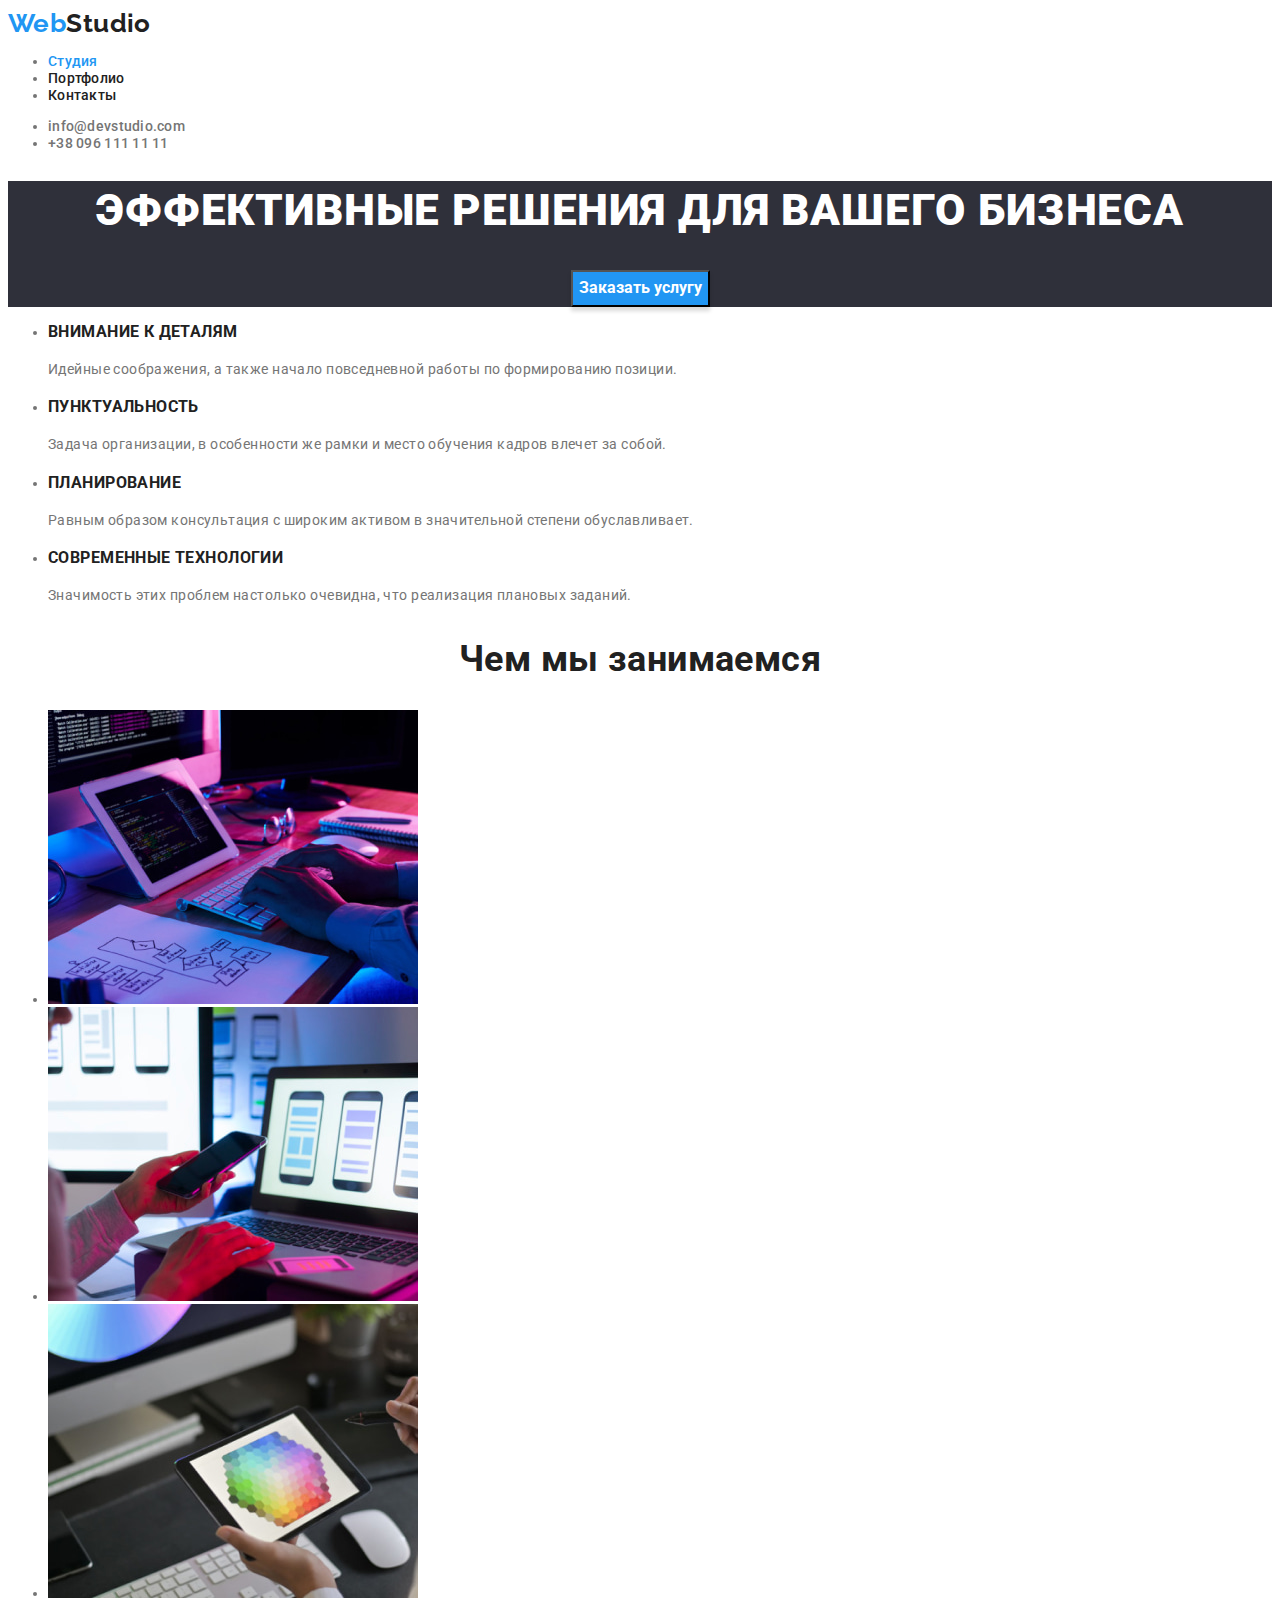
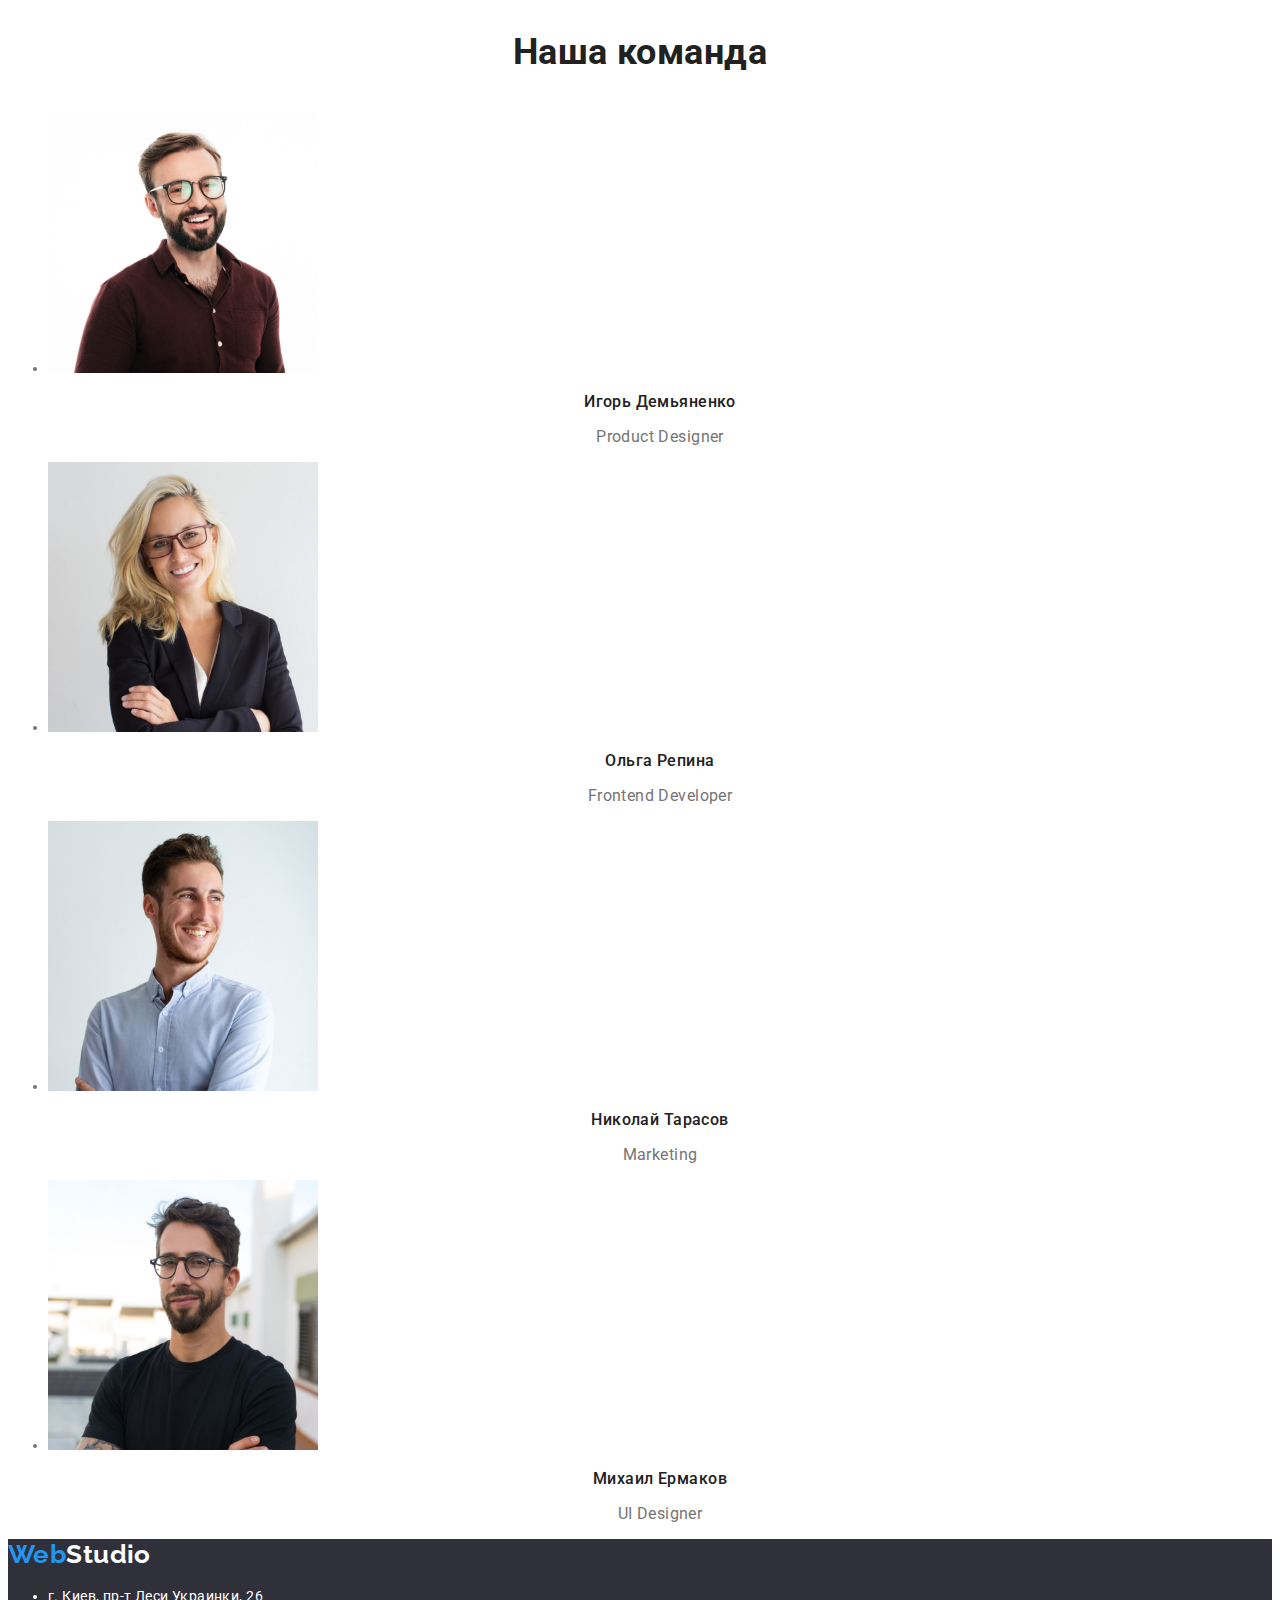
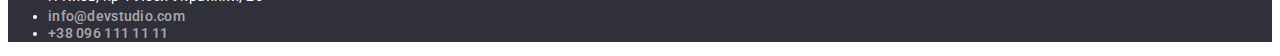
==== index.html @ 2077da57 "Initial commit" ====
<!DOCTYPE html>
<html lang="ru">
<head>
    <meta charset="UTF-8">
    <meta http-equiv="X-UA-Compatible" content="IE=edge">
    <meta name="viewport" content="width=device-width, initial-scale=1.0">
    <title>Module 2</title>
    <link rel="preconnect" href="https://fonts.googleapis.com">
    <link rel="preconnect" href="https://fonts.gstatic.com" crossorigin>
    <link href="https://fonts.googleapis.com/css2?family=Raleway:wght@700&family=Roboto:wght@400;500;700;900&display=swap"
        rel="stylesheet">
    <link rel="stylesheet" href="./css/styles.css">
</head>
<body>
    <header class="header">
        <nav class="navi">
            <a href="./index.html" lang="en" class="header-logo"><span class="header-logo-first-part">Web</span><span class="header-logo-second-part">Studio</span></a>
            <ul class="navi-list">
                <li class="navi-item"><a href="./index.html" class="navi-item-link current">Студия</a></li>
                <li class="navi-item"><a href="./portfolio.html" class="navi-item-link">Портфолио</a></li>
                <li class="navi-item"><a href="" class="navi-item-link">Контакты</a></li>
            </ul>
        </nav>
        <ul class="navi-contact">
            <li class="navi-contact-item"><a href="mailto:info@devstudio.com" class="navi-contact-mail">info@devstudio.com</a></li>
            <li class="navi-contact-item"><a href="tel:+380961111111" class="navi-contact-tel">+38 096 111 11 11</a></li>
        </ul>
    </header>

    <main>
        <!--Hero-->
        <section class="hero">
            <h1 class="hero-title">Эффективные решения для вашего бизнеса</h1>
            <button type="button" class="hero-btn">Заказать услугу</button>
        </section>

        <!--Hang-->
        <section class="hang">
            <h2 hidden class="hang-title">Особенности</h2>
            <ul class="hang-list">
                <li class="hang-item">
                    <h3 class="hang-subtitle">Внимание к деталям</h3>
                    <p class="hang-item-text">Идейные соображения, а также начало повседневной работы по формированию позиции.</p>
                </li>
                <li class="hang-item">
                    <h3 class="hang-subtitle">Пунктуальность</h3>
                    <p class="hang-item-text">Задача организации, в особенности же рамки и место обучения кадров влечет за собой.</p>
                </li>
                <li class="hang-item">
                    <h3 class="hang-subtitle">Планирование</h3>
                    <p class="hang-item-text">Равным образом консультация с широким активом в значительной степени обуславливает.</p>
                </li>
                <li class="hang-item">
                    <h3 class="hang-subtitle">Современные технологии</h3>
                    <p class="hang-item-text">Значимость этих проблем настолько очевидна, что реализация плановых заданий.</p>
                </li>
            </ul>
        </section>
        
        <!--Product-->
        <section class="product">
            <h2 class="product-title">Чем мы занимаемся</h2>
            <ul class="product-list">
                <li class="product-item"><img src="./images/img1.jpg" alt="работа на компьютере" width="370" height="294" class="product-item-img"></li>
                <li class="product-item"><img src="./images/img2.jpg" alt="работа на телефоне" width="370" height="294" class="product-item-img"></li>
                <li class="product-item"><img src="./images/img3.jpg" alt="работа на планшете" width="370" height="294" class="product-item-img"></li>
            </ul>
        </section>
        
        <!--Our team-->
        <section class="team">
            <h2 class="team-title">Наша команда</h2>
            <ul class="team-list">
                <li class="team-item">
                    <img src="./images/img4.jpg" alt="Фото Игорь" width="270" height="270" class="teammate-photo">
                    <h3  class="teammate-name">Игорь Демьяненко</h3>
                    <p  class="teammate-major">Product Designer</p>
                </li>
                <li>
                    <img src="./images/img5.jpg" alt="Фото Ольга" width="270" height="270" class="teammate-photo">
                    <h3 class="teammate-name">Ольга Репина</h3>
                    <p class="teammate-major">Frontend Developer</p>
                </li>
                <li>
                    <img src="./images/img6.jpg" alt="Фото Николай" width="270" height="270" class="teammate-photo">
                    <h3 class="teammate-name">Николай Тарасов</h3>
                    <p class="teammate-major">Marketing</p>
                </li>
                <li>
                    <img src="./images/img7.jpg" alt="Фото Михаил" width="270" height="270" class="teammate-photo">
                    <h3 class="teammate-name">Михаил Ермаков</h3>
                    <p class="teammate-major">UI Designer</p>
                </li>
            </ul>
        </section>

    </main>

    <footer class="footer">
        <a href="./index.html" lang="en" class="footer-logo"><span class="footer-logo-first-part">Web</span><span class="footer-logo-second-part">Studio</span></a>
            <address class="footer-contacts">
                <ul class="footer-list">
                    <li class="footer-address">г. Киев, пр-т Леси Украинки, 26</li>
                    <li><a href="mailto:info@devstudio.com" class="footer-mail">info@devstudio.com</a></li>
                    <li><a href="tel:+380961111111" class="footer-tel">+38 096 111 11 11</a></li> 
                </ul>
            </address>
    </footer>
</body>
</html>
---- css/styles.css ----
:root {
  /* Основные шрифты */
  --main-font: "Roboto", sans-serif;
  --secondary-font: "Raleway", sans-serif;

  /* Основные цвета */
  --primery-text-color: #757575;
  --primery-white-color: #ffffff;
  --primery-title-color: #212121;
  --accent-color: #2196f3;
  --secondary-bg-color: #2f303a;
  --third-bg-color: #f5f4fa;
}
body {
  background-color: var(--primery-white-color);
  color: var(--primery-text-color);
  font-family: var(--main-font);
  letter-spacing: 0.03em;
  text-decoration: none;
  font-size: 14px;
}
/* Seite nav */
.header-logo {
  font-family: var(--secondary-font);
  font-size: 26px;
  font-weight: 700;
  line-height: 1.19;
  text-decoration: none;
}
.header-logo-first-part {
  color: var(--accent-color);
}
.header-logo-second-part {
  color: var(--primery-title-color);
}
.navi-item-link {
  color: var(--primery-title-color);
  font-family: var(--main-font);
  font-weight: 500;
  line-height: 1.14;
  letter-spacing: 0.02em;
  text-decoration: none;
}
.navi-item-link:hover,
.navi-item-link:focus {
  color: var(--accent-color);
}
.navi-contact-mail,
.navi-contact-tel {
  color: var(--primery-text-color);
  font-weight: 500;
  line-height: 1.14;
  letter-spacing: 0.02em;
  text-decoration: none;
}
.navi-contact-mail:hover,
.navi-contact-mail:focus,
.navi-contact-tel:hover,
.navi-contact-tel:focus {
  color: var(--accent-color);
}
.navi-list .navi-item-link.current {
  color: var(--accent-color);
}
/* Hero */
.hero {
  background-color: var(--secondary-bg-color);
  letter-spacing: 0.06em;
  text-align: center;
  color: var(--primery-white-color);
}
.hero-title {
  font-size: 44px;
  font-weight: 900;
  line-height: 1.36;
  text-transform: uppercase;
}
.hero-btn {
  background-color: var(--accent-color);
  color: var(--primery-white-color);
  font-family: inherit;
  font-size: 16px;
  font-weight: 700;
  line-height: 1.88;
  box-shadow: 0px 4px 4px rgba(0, 0, 0, 0.15);
  cursor: pointer;
}
/* Hang */
.hang-subtitle {
  color: var(--primery-title-color);
  font-weight: 700;
  line-height: 1.14;
  text-transform: uppercase;
}
.hang-item-text {
  font-weight: 400;
  line-height: 1.71;
}
/* Product */
.product-title {
  color: var(--primery-title-color);
  font-size: 36px;
  font-weight: 700;
  line-height: 1.17;
  text-align: center;
}
/* Our team */
.team-title {
  color: var(--primery-title-color);
  font-size: 36px;
  font-weight: 700;
  line-height: 42px;
  text-align: center;
}
.teammate-name {
  color: var(--primery-title-color);
  font-size: 16px;
  font-weight: 500;
  line-height: 1.19;
  text-align: center;
}
.teammate-major {
  font-size: 16px;
  line-height: 1.19;
  text-align: center;
}
/* Page */
.page-filters-btn {
  background-color: var(--third-bg-color);
  color: var(--primery-title-color);
  cursor: pointer;
  font-size: 16px;
  font-weight: 500;
  line-height: 1.63;
  text-align: center;
}
.page-filters-btn:hover,
.page-filters-btn:focus {
  background-color: var(--accent-color);
  color: var(--primery-white-color);
}
.page-item-link {
  text-decoration: none;
}
.page-subtitle {
  color: var(--primery-title-color);
  font-size: 18px;
  font-weight: 700;
  line-height: 2;
  letter-spacing: 0.06em;
}
.page-text {
  color: var(--primery-text-color);
  font-size: 16px;
  font-weight: 400;
  line-height: 1.89;
}
/* Footer */
.footer {
  background-color: var(--secondary-bg-color);
  color: var(--primery-white-color);
}
.footer-logo {
  font-family: var(--secondary-font);
  font-size: 26px;
  font-weight: 700;
  line-height: 1.19;
  text-decoration: none;
}
.footer-logo-first-part {
  color: var(--accent-color);
}
.footer-logo-second-part {
  color: var(--primery-white-color);
}
.footer-contacts {
  font-style: normal;
}
.footer-address {
  color: var(--primery-white-color);
  line-height: 24px;
}
.footer-mail,
.footer-tel {
  color: rgba(255, 255, 255, 0.6);
  font-weight: 500;
  line-height: 1.14;
  letter-spacing: 0.02em;
  text-decoration: none;
}
.footer-mail:hover,
.footer-mail:focus,
.footer-tel:hover,
.footer-tel:focus {
  color: var(--accent-color);
}
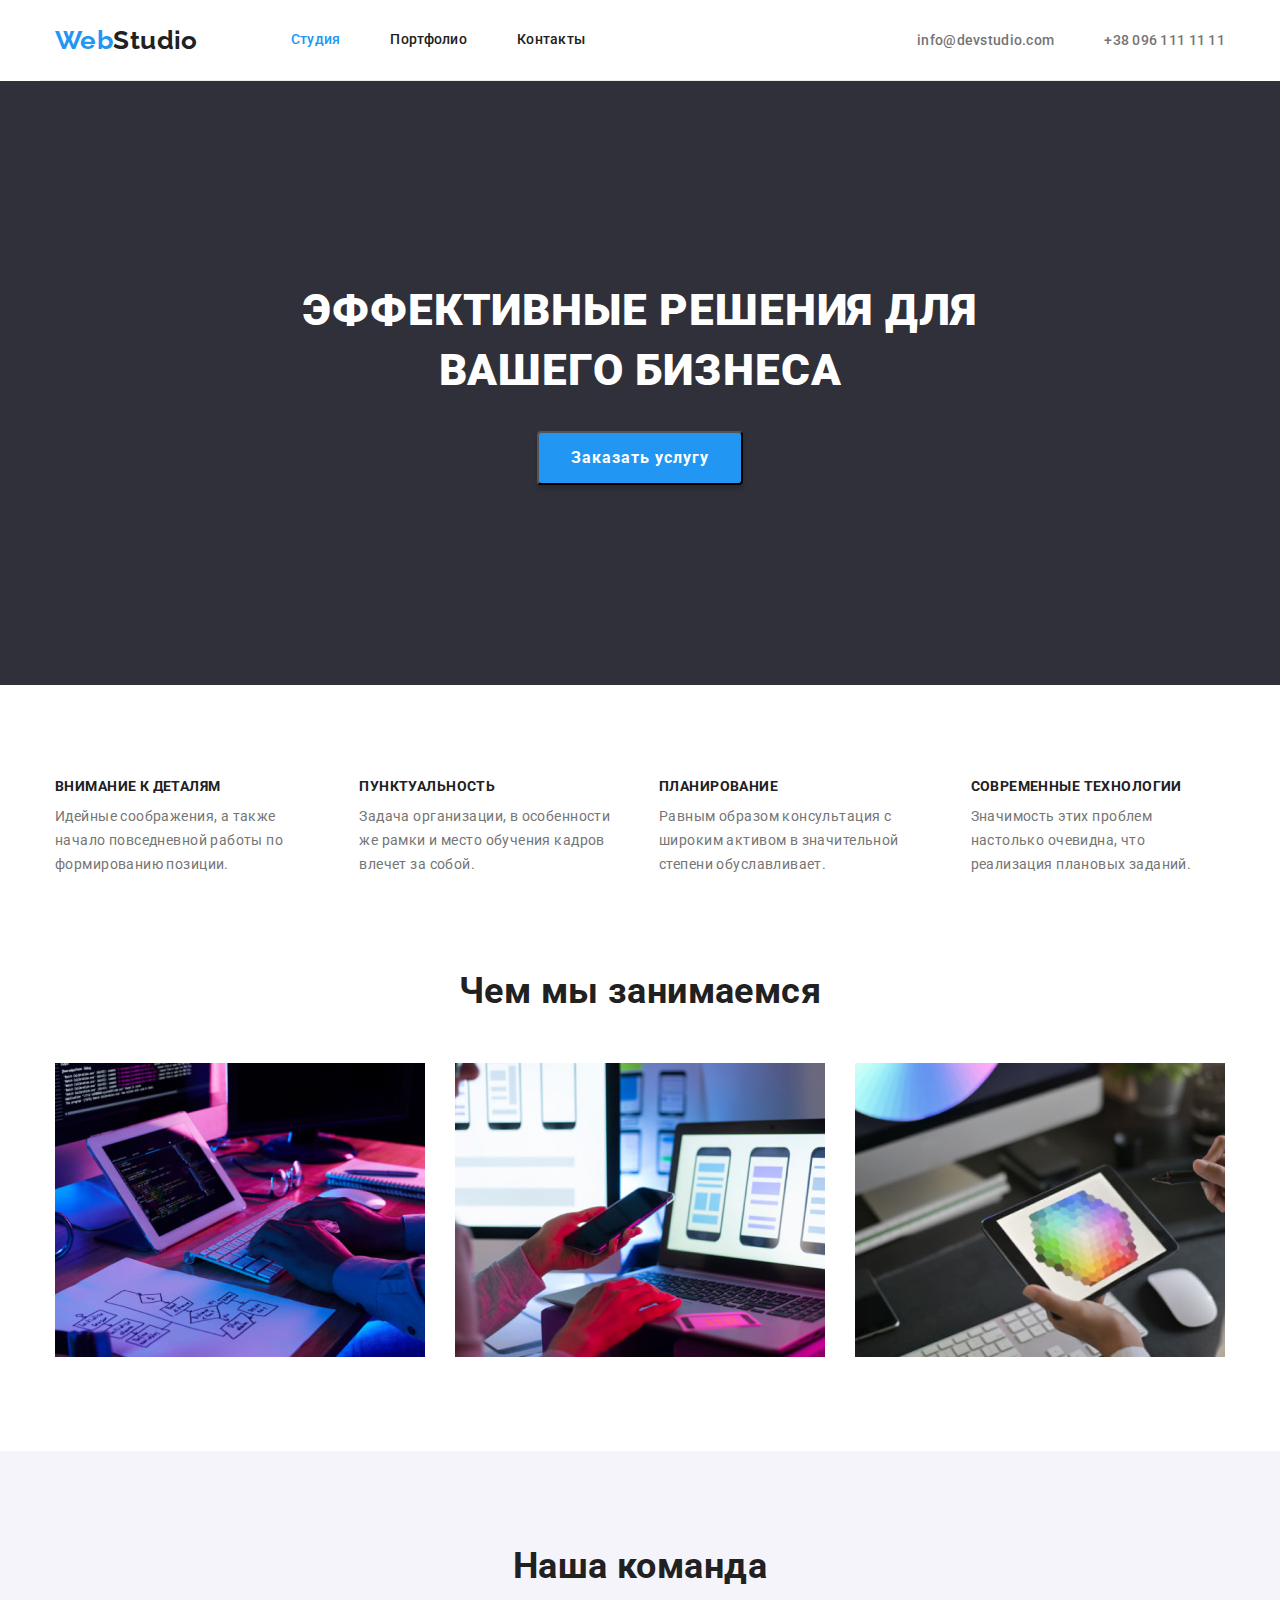
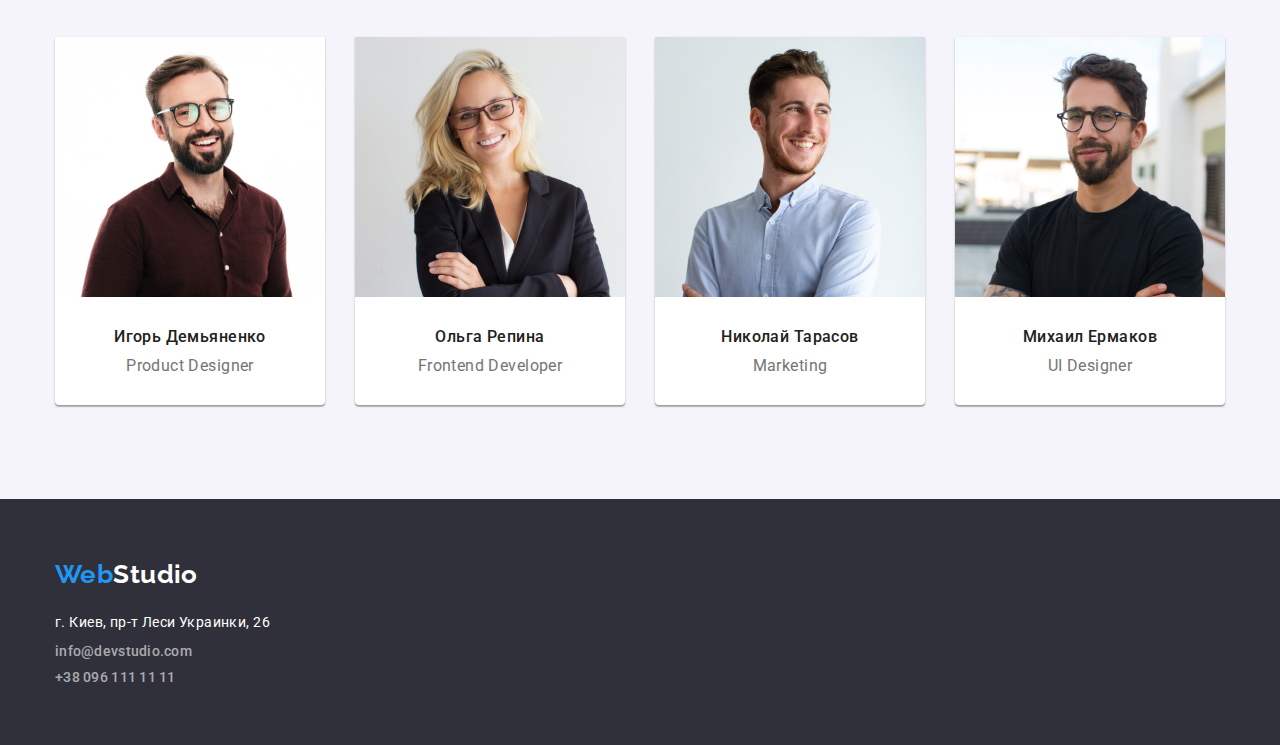
==== commit 34e9c5e9: "HW3" ====
--- a/index.html
+++ b/index.html
@@ -4,38 +4,47 @@
     <meta charset="UTF-8">
     <meta http-equiv="X-UA-Compatible" content="IE=edge">
     <meta name="viewport" content="width=device-width, initial-scale=1.0">
-    <title>Module 2</title>
+    <title>Module 3</title>
     <link rel="preconnect" href="https://fonts.googleapis.com">
     <link rel="preconnect" href="https://fonts.gstatic.com" crossorigin>
     <link href="https://fonts.googleapis.com/css2?family=Raleway:wght@700&family=Roboto:wght@400;500;700;900&display=swap"
         rel="stylesheet">
+    <link rel="stylesheet" href="https://cdn.jsdelivr.net/npm/modern-normalize@1.1.0/modern-normalize.css">
+
     <link rel="stylesheet" href="./css/styles.css">
 </head>
 <body>
     <header class="header">
-        <nav class="navi">
-            <a href="./index.html" lang="en" class="header-logo"><span class="header-logo-first-part">Web</span><span class="header-logo-second-part">Studio</span></a>
-            <ul class="navi-list">
-                <li class="navi-item"><a href="./index.html" class="navi-item-link current">Студия</a></li>
-                <li class="navi-item"><a href="./portfolio.html" class="navi-item-link">Портфолио</a></li>
-                <li class="navi-item"><a href="" class="navi-item-link">Контакты</a></li>
+        <div class="container header-container">
+            <nav class="navi">
+                <a href="./index.html" lang="en" class="header-logo"><span class="header-logo-first-part">Web</span><span
+                        class="header-logo-second-part">Studio</span></a>
+                <ul class="navi-list">
+                    <li class="navi-item"><a href="./index.html" class="navi-item-link current">Студия</a></li>
+                    <li class="navi-item"><a href="./portfolio.html" class="navi-item-link">Портфолио</a></li>
+                    <li class="navi-item"><a href="" class="navi-item-link">Контакты</a></li>
+                </ul>
+            </nav>
+            <ul class="navi-contact">
+                <li class="navi-contact-item"><a href="mailto:info@devstudio.com" class="navi-contact-mail">info@devstudio.com</a>
+                </li>
+                <li class="navi-contact-item"><a href="tel:+380961111111" class="navi-contact-tel">+38 096 111 11 11</a></li>
             </ul>
-        </nav>
-        <ul class="navi-contact">
-            <li class="navi-contact-item"><a href="mailto:info@devstudio.com" class="navi-contact-mail">info@devstudio.com</a></li>
-            <li class="navi-contact-item"><a href="tel:+380961111111" class="navi-contact-tel">+38 096 111 11 11</a></li>
-        </ul>
+        </div>
     </header>
 
     <main>
         <!--Hero-->
         <section class="hero">
+            <div class="container">
             <h1 class="hero-title">Эффективные решения для вашего бизнеса</h1>
             <button type="button" class="hero-btn">Заказать услугу</button>
+            </div>
         </section>
 
         <!--Hang-->
         <section class="hang">
+            <div class="container container-hang">
             <h2 hidden class="hang-title">Особенности</h2>
             <ul class="hang-list">
                 <li class="hang-item">
@@ -55,56 +64,71 @@
                     <p class="hang-item-text">Значимость этих проблем настолько очевидна, что реализация плановых заданий.</p>
                 </li>
             </ul>
+            </div>
         </section>
         
         <!--Product-->
         <section class="product">
+            <div class="container">
             <h2 class="product-title">Чем мы занимаемся</h2>
             <ul class="product-list">
                 <li class="product-item"><img src="./images/img1.jpg" alt="работа на компьютере" width="370" height="294" class="product-item-img"></li>
                 <li class="product-item"><img src="./images/img2.jpg" alt="работа на телефоне" width="370" height="294" class="product-item-img"></li>
                 <li class="product-item"><img src="./images/img3.jpg" alt="работа на планшете" width="370" height="294" class="product-item-img"></li>
             </ul>
+            </div>
         </section>
         
         <!--Our team-->
         <section class="team">
+            <div class="container">
             <h2 class="team-title">Наша команда</h2>
             <ul class="team-list">
                 <li class="team-item">
-                    <img src="./images/img4.jpg" alt="Фото Игорь" width="270" height="270" class="teammate-photo">
-                    <h3  class="teammate-name">Игорь Демьяненко</h3>
-                    <p  class="teammate-major">Product Designer</p>
+                    <img src="./images/img4.jpg" alt="Фото Игорь" width="270" height="260" class="teammate-photo">
+                    <div class="team-item-box">
+                        <h3  class="teammate-name">Игорь Демьяненко</h3>
+                        <p  class="teammate-major">Product Designer</p>
+                    </div>
                 </li>
-                <li>
-                    <img src="./images/img5.jpg" alt="Фото Ольга" width="270" height="270" class="teammate-photo">
-                    <h3 class="teammate-name">Ольга Репина</h3>
-                    <p class="teammate-major">Frontend Developer</p>
+                <li class="team-item">
+                    <img src="./images/img5.jpg" alt="Фото Ольга" width="270" height="260" class="teammate-photo">
+                    <div class="team-item-box">
+                        <h3 class="teammate-name">Ольга Репина</h3>
+                        <p class="teammate-major">Frontend Developer</p>
+                    </div>
                 </li>
-                <li>
-                    <img src="./images/img6.jpg" alt="Фото Николай" width="270" height="270" class="teammate-photo">
-                    <h3 class="teammate-name">Николай Тарасов</h3>
-                    <p class="teammate-major">Marketing</p>
+                <li class="team-item">
+                    <img src="./images/img6.jpg" alt="Фото Николай" width="270" height="260" class="teammate-photo">
+                    <div class="team-item-box">
+                        <h3 class="teammate-name">Николай Тарасов</h3>
+                        <p class="teammate-major">Marketing</p>
+                    </div>
                 </li>
-                <li>
-                    <img src="./images/img7.jpg" alt="Фото Михаил" width="270" height="270" class="teammate-photo">
-                    <h3 class="teammate-name">Михаил Ермаков</h3>
-                    <p class="teammate-major">UI Designer</p>
+                <li class="team-item">
+                    <img src="./images/img7.jpg" alt="Фото Михаил" width="270" height="260" class="teammate-photo">
+                    <div class="team-item-box">
+                        <h3 class="teammate-name">Михаил Ермаков</h3>
+                        <p class="teammate-major">UI Designer</p>
+                    </div>
                 </li>
             </ul>
+            </div>
         </section>
 
     </main>
 
     <footer class="footer">
+        <div class="container">
         <a href="./index.html" lang="en" class="footer-logo"><span class="footer-logo-first-part">Web</span><span class="footer-logo-second-part">Studio</span></a>
             <address class="footer-contacts">
                 <ul class="footer-list">
-                    <li class="footer-address">г. Киев, пр-т Леси Украинки, 26</li>
-                    <li><a href="mailto:info@devstudio.com" class="footer-mail">info@devstudio.com</a></li>
-                    <li><a href="tel:+380961111111" class="footer-tel">+38 096 111 11 11</a></li> 
+                    <li class="footer-list-item footer-address">г. Киев, пр-т Леси Украинки, 26</li>
+                    <li class="footer-list-item"><a href="mailto:info@devstudio.com" class="footer-mail">info@devstudio.com</a></li>
+                    <li class="footer-list-item"><a href="tel:+380961111111" class="footer-tel">+38 096 111 11 11</a></li> 
                 </ul>
             </address>
+        </div>
     </footer>
 </body>
 </html>--- a/css/styles.css
+++ b/css/styles.css
@@ -11,6 +11,18 @@
   --secondary-bg-color: #2f303a;
   --third-bg-color: #f5f4fa;
 }
+
+h1,
+h2,
+h3,
+h4,
+h5,
+h6,
+p {
+  margin: 0;
+  padding: 0;
+}
+
 body {
   background-color: var(--primery-white-color);
   color: var(--primery-text-color);
@@ -19,13 +31,47 @@
   text-decoration: none;
   font-size: 14px;
 }
+a {
+  text-decoration: none;
+}
+ul,
+li {
+  padding: 0;
+  margin: 0;
+  list-style: none;
+}
+img {
+display: block;
+max-width: 100%;
+height: auto;
+}
+.container {
+  width: 1200px;
+  padding-left: 15px;
+  padding-right: 15px;
+  margin-left: auto;
+  margin-right: auto;
+}
 /* Seite nav */
+.header-container {
+  display: flex;
+  align-items: center;
+
+  border-bottom: 1px solid #ECECEC;
+}
+.navi,
+.navi-list,
+.navi-contact {
+  display: flex;
+  align-items: center;
+}
 .header-logo {
   font-family: var(--secondary-font);
   font-size: 26px;
   font-weight: 700;
   line-height: 1.19;
-  text-decoration: none;
+
+  margin-right: 93px;
 }
 .header-logo-first-part {
   color: var(--accent-color);
@@ -33,7 +79,17 @@
 .header-logo-second-part {
   color: var(--primery-title-color);
 }
+.navi-item {
+  margin-right: 50px;
+}
+.navi-item:last-child {
+  margin-right: 0;
+}
 .navi-item-link {
+  display: block;
+  padding-top: 32px;
+  padding-bottom: 32px;
+
   color: var(--primery-title-color);
   font-family: var(--main-font);
   font-weight: 500;
@@ -44,6 +100,12 @@
 .navi-item-link:hover,
 .navi-item-link:focus {
   color: var(--accent-color);
+}
+.navi-contact {
+  margin-left: auto;
+}
+.navi-contact-mail{
+  margin-right: 50px;
 }
 .navi-contact-mail,
 .navi-contact-tel {
@@ -70,23 +132,52 @@
   color: var(--primery-white-color);
 }
 .hero-title {
+  padding-top: 200px;
+  width: 696px;
+  margin: 0 auto;
+
   font-size: 44px;
   font-weight: 900;
   line-height: 1.36;
   text-transform: uppercase;
 }
 .hero-btn {
+  margin-top: 30px;
+  margin-bottom: 200px;
+  padding: 10px 32px;
+
   background-color: var(--accent-color);
   color: var(--primery-white-color);
   font-family: inherit;
   font-size: 16px;
   font-weight: 700;
   line-height: 1.88;
+  letter-spacing: 0.06em;
   box-shadow: 0px 4px 4px rgba(0, 0, 0, 0.15);
   cursor: pointer;
+  border-radius: 4px;
+
 }
 /* Hang */
+.hang {
+  padding-top: 94px;
+  padding-bottom: 94px;
+}
+.hang-list {
+  display: flex;
+  align-items: center;
+
+}
+.hang-item {
+  margin-right: 30px;
+}
+.hang-item:last-child {
+  margin-right: 0;
+}
 .hang-subtitle {
+  margin-bottom: 10px;
+  font-size: 14px;
+ 
   color: var(--primery-title-color);
   font-weight: 700;
   line-height: 1.14;
@@ -97,22 +188,66 @@
   line-height: 1.71;
 }
 /* Product */
+.product {
+  padding-bottom: 94px;
+}
 .product-title {
+  margin-bottom: 50px;
+
   color: var(--primery-title-color);
   font-size: 36px;
   font-weight: 700;
   line-height: 1.17;
   text-align: center;
 }
+.product-list{
+  display: flex;
+  align-items: center;
+}
+.product-list .product-item + .product-item {
+  margin-left: 30px;
+} 
 /* Our team */
+.team {
+  padding-top: 94px;
+  padding-bottom: 94px;
+  width: 100%;
+
+  background-color: var(--third-bg-color);
+
+}
 .team-title {
+  margin-bottom: 50px;
+
   color: var(--primery-title-color);
   font-size: 36px;
   font-weight: 700;
   line-height: 42px;
   text-align: center;
 }
+.team-list {
+  display: flex;
+  align-items: center;
+}
+.team-item {
+  background: var(--primery-white-color);
+  box-shadow: 0px 1px 3px rgba(0, 0, 0, 0.12), 0px 1px 1px rgba(0, 0, 0, 0.14), 0px 2px 1px rgba(0, 0, 0, 0.2);
+  border-radius: 0px 0px 4px 4px;
+
+}
+
+
+.team-list .team-item + .team-item {
+  margin-left: 30px;
+}
+
+.team-item-box {
+  padding-top: 30px;
+  padding-bottom: 30px;
+}
 .teammate-name {
+  margin-bottom: 10px;
+
   color: var(--primery-title-color);
   font-size: 16px;
   font-weight: 500;
@@ -125,22 +260,61 @@
   text-align: center;
 }
 /* Page */
+.page {
+  padding-top: 94px;
+  padding-bottom: 94px;
+}
+.page-filters {
+  display: flex;
+  align-items: center;
+  justify-content: center;
+}
+.page-filters-item {
+  margin-right: 8px;
+  margin-bottom: 50px;
+}
 .page-filters-btn {
+  padding: 6px 22px;
+
+
   background-color: var(--third-bg-color);
   color: var(--primery-title-color);
   cursor: pointer;
   font-size: 16px;
   font-weight: 500;
   line-height: 1.63;
-  text-align: center;
+  letter-spacing: 0.03em;
+  text-align: center;
+  border-radius: 4px;
+  border-color: transparent;
 }
 .page-filters-btn:hover,
 .page-filters-btn:focus {
   background-color: var(--accent-color);
   color: var(--primery-white-color);
 }
+.page-list {
+  display: flex;
+  align-items: center;
+  flex-wrap: wrap;
+}
+.page-list-item {
+  width: 370px;
+  margin-right: 30px;
+  margin-bottom: 30px;
+  border: 1px solid #EEEEEE;
+}
+.page-list-item:nth-child(3n) {
+  margin-right: 0;
+}
+.page-list-item:nth-last-child(-n + 3){
+  margin-bottom: 0;
+}
 .page-item-link {
   text-decoration: none;
+}
+.page-item-box {
+  padding: 20px 24px;
 }
 .page-subtitle {
   color: var(--primery-title-color);
@@ -157,15 +331,23 @@
 }
 /* Footer */
 .footer {
+  padding-top: 60px;
+  padding-bottom: 60px;
+
   background-color: var(--secondary-bg-color);
   color: var(--primery-white-color);
+
 }
 .footer-logo {
+  margin-bottom: 20px;
+  display: block;
+
   font-family: var(--secondary-font);
   font-size: 26px;
   font-weight: 700;
   line-height: 1.19;
   text-decoration: none;
+
 }
 .footer-logo-first-part {
   color: var(--accent-color);
@@ -176,9 +358,18 @@
 .footer-contacts {
   font-style: normal;
 }
+
 .footer-address {
+  margin-bottom: 9px; 
+
   color: var(--primery-white-color);
   line-height: 24px;
+}
+ .footer-list-item{
+  margin-bottom: 9px;
+}
+.footer-list-item:last-child{
+  margin-bottom: 0;
 }
 .footer-mail,
 .footer-tel {
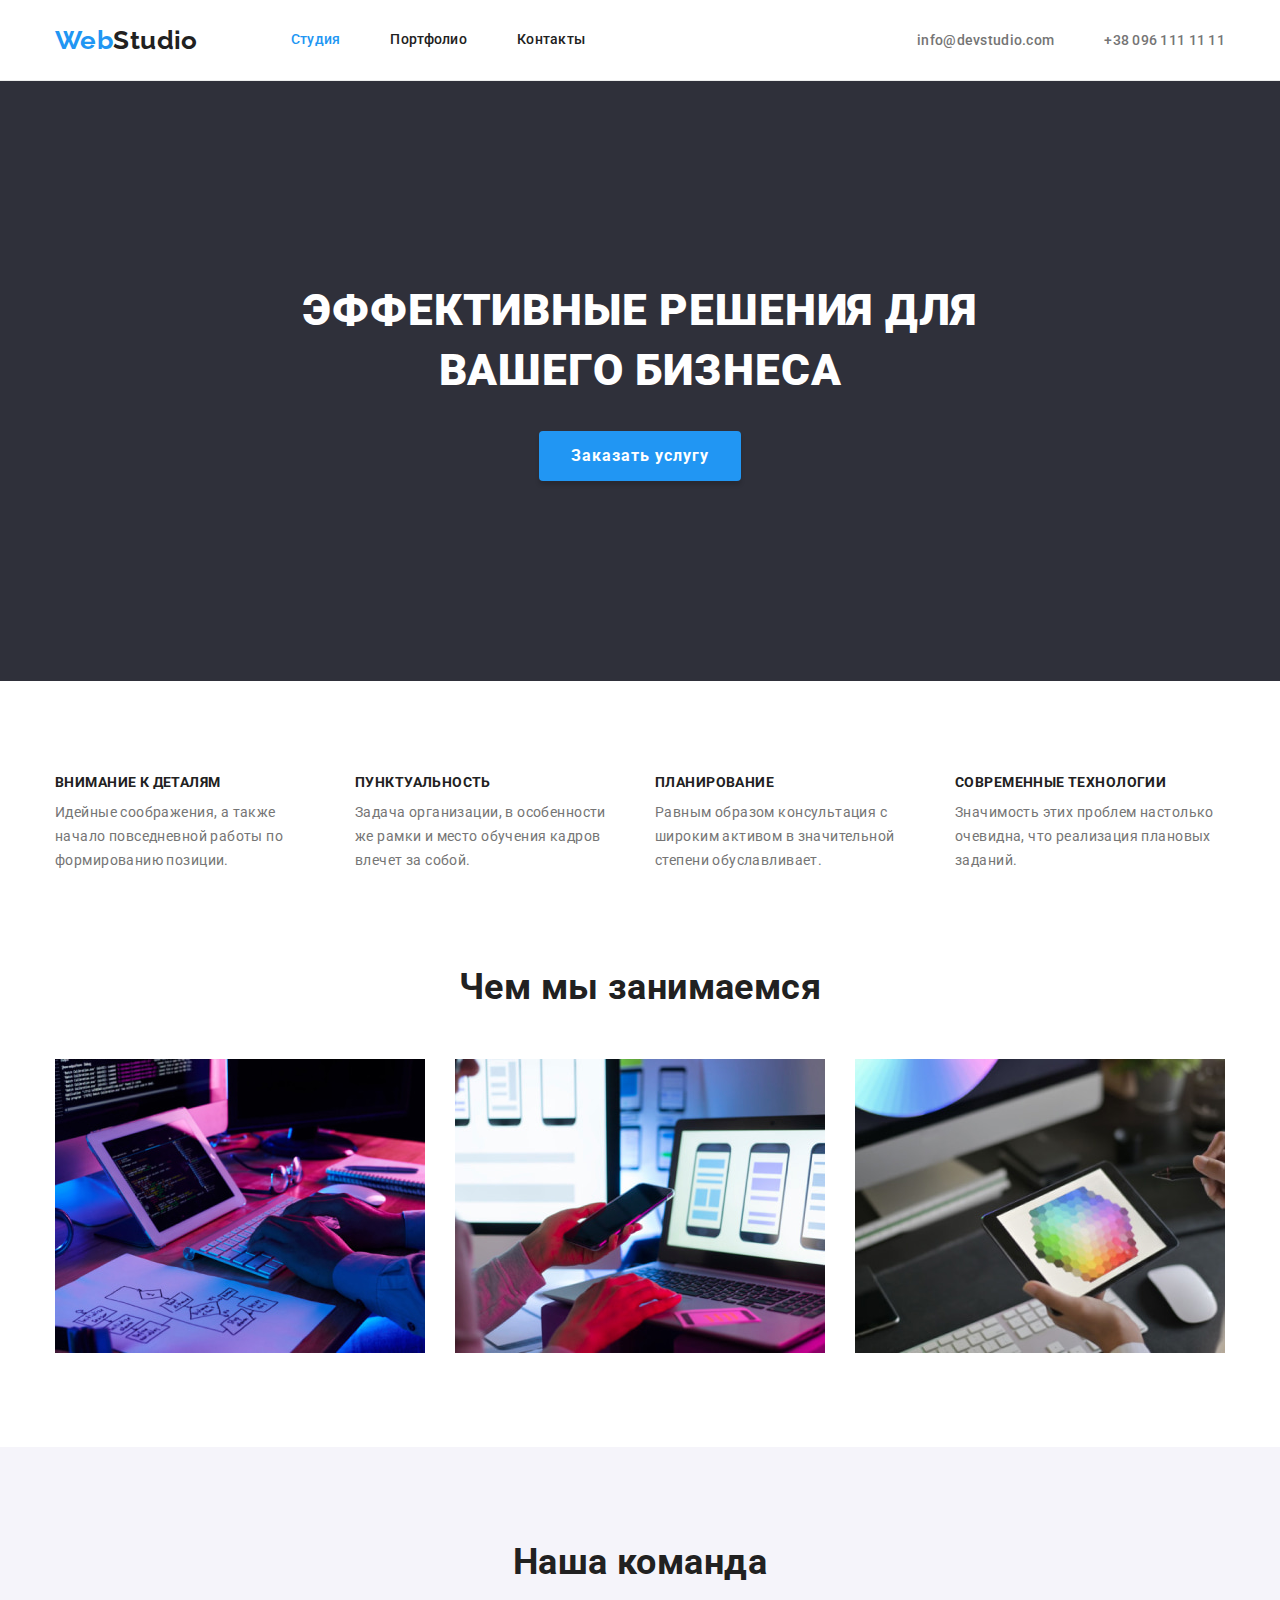
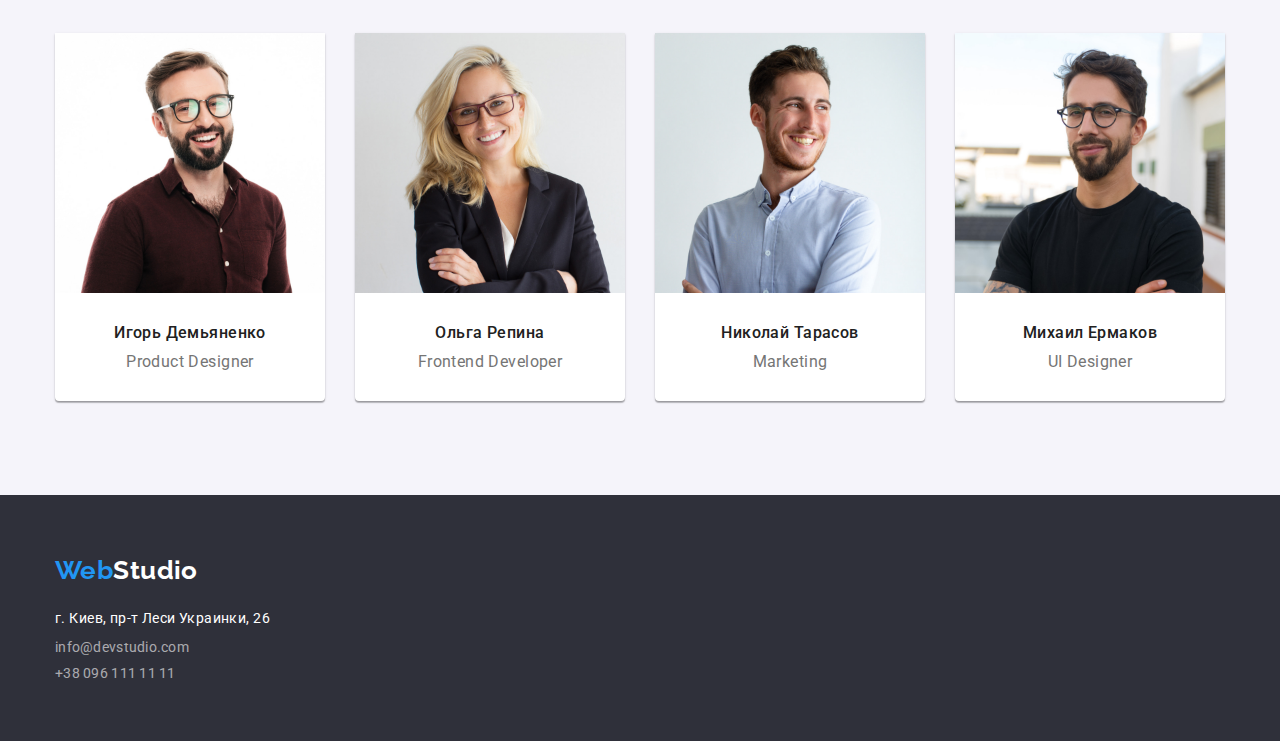
==== commit a445fa63: "edits" ====
--- a/index.html
+++ b/index.html
@@ -43,7 +43,7 @@
         </section>
 
         <!--Hang-->
-        <section class="hang">
+        <section class="hang section">
             <div class="container container-hang">
             <h2 hidden class="hang-title">Особенности</h2>
             <ul class="hang-list">
@@ -68,7 +68,7 @@
         </section>
         
         <!--Product-->
-        <section class="product">
+        <section class="product section">
             <div class="container">
             <h2 class="product-title">Чем мы занимаемся</h2>
             <ul class="product-list">
@@ -80,7 +80,7 @@
         </section>
         
         <!--Our team-->
-        <section class="team">
+        <section class="team section">
             <div class="container">
             <h2 class="team-title">Наша команда</h2>
             <ul class="team-list">
--- a/css/styles.css
+++ b/css/styles.css
@@ -52,12 +52,17 @@
   margin-left: auto;
   margin-right: auto;
 }
+.section {
+  padding-top: 94px;
+  padding-bottom: 94px;
+}
 /* Seite nav */
+.header {
+  border-bottom: 1px solid #ECECEC;
+}
 .header-container {
   display: flex;
   align-items: center;
-
-  border-bottom: 1px solid #ECECEC;
 }
 .navi,
 .navi-list,
@@ -126,13 +131,15 @@
 }
 /* Hero */
 .hero {
+  padding-top: 200px;
+  padding-bottom: 200px;
+
   background-color: var(--secondary-bg-color);
   letter-spacing: 0.06em;
   text-align: center;
   color: var(--primery-white-color);
 }
 .hero-title {
-  padding-top: 200px;
   width: 696px;
   margin: 0 auto;
 
@@ -143,7 +150,6 @@
 }
 .hero-btn {
   margin-top: 30px;
-  margin-bottom: 200px;
   padding: 10px 32px;
 
   background-color: var(--accent-color);
@@ -155,14 +161,11 @@
   letter-spacing: 0.06em;
   box-shadow: 0px 4px 4px rgba(0, 0, 0, 0.15);
   cursor: pointer;
+  border: none;
   border-radius: 4px;
 
 }
 /* Hang */
-.hang {
-  padding-top: 94px;
-  padding-bottom: 94px;
-}
 .hang-list {
   display: flex;
   align-items: center;
@@ -186,10 +189,11 @@
 .hang-item-text {
   font-weight: 400;
   line-height: 1.71;
+  width: 270px;
 }
 /* Product */
 .product {
-  padding-bottom: 94px;
+  padding-top: 0px;
 }
 .product-title {
   margin-bottom: 50px;
@@ -209,12 +213,7 @@
 } 
 /* Our team */
 .team {
-  padding-top: 94px;
-  padding-bottom: 94px;
-  width: 100%;
-
   background-color: var(--third-bg-color);
-
 }
 .team-title {
   margin-bottom: 50px;
@@ -268,10 +267,10 @@
   display: flex;
   align-items: center;
   justify-content: center;
+  margin-bottom: 50px;
 }
 .page-filters-item {
   margin-right: 8px;
-  margin-bottom: 50px;
 }
 .page-filters-btn {
   padding: 6px 22px;
@@ -302,7 +301,6 @@
   width: 370px;
   margin-right: 30px;
   margin-bottom: 30px;
-  border: 1px solid #EEEEEE;
 }
 .page-list-item:nth-child(3n) {
   margin-right: 0;
@@ -315,6 +313,9 @@
 }
 .page-item-box {
   padding: 20px 24px;
+  border-left: 1px solid #EEEEEE ;
+  border-bottom: 1px solid #EEEEEE ;
+  border-right: 1px solid #EEEEEE ;
 }
 .page-subtitle {
   color: var(--primery-title-color);
@@ -374,7 +375,6 @@
 .footer-mail,
 .footer-tel {
   color: rgba(255, 255, 255, 0.6);
-  font-weight: 500;
   line-height: 1.14;
   letter-spacing: 0.02em;
   text-decoration: none;
